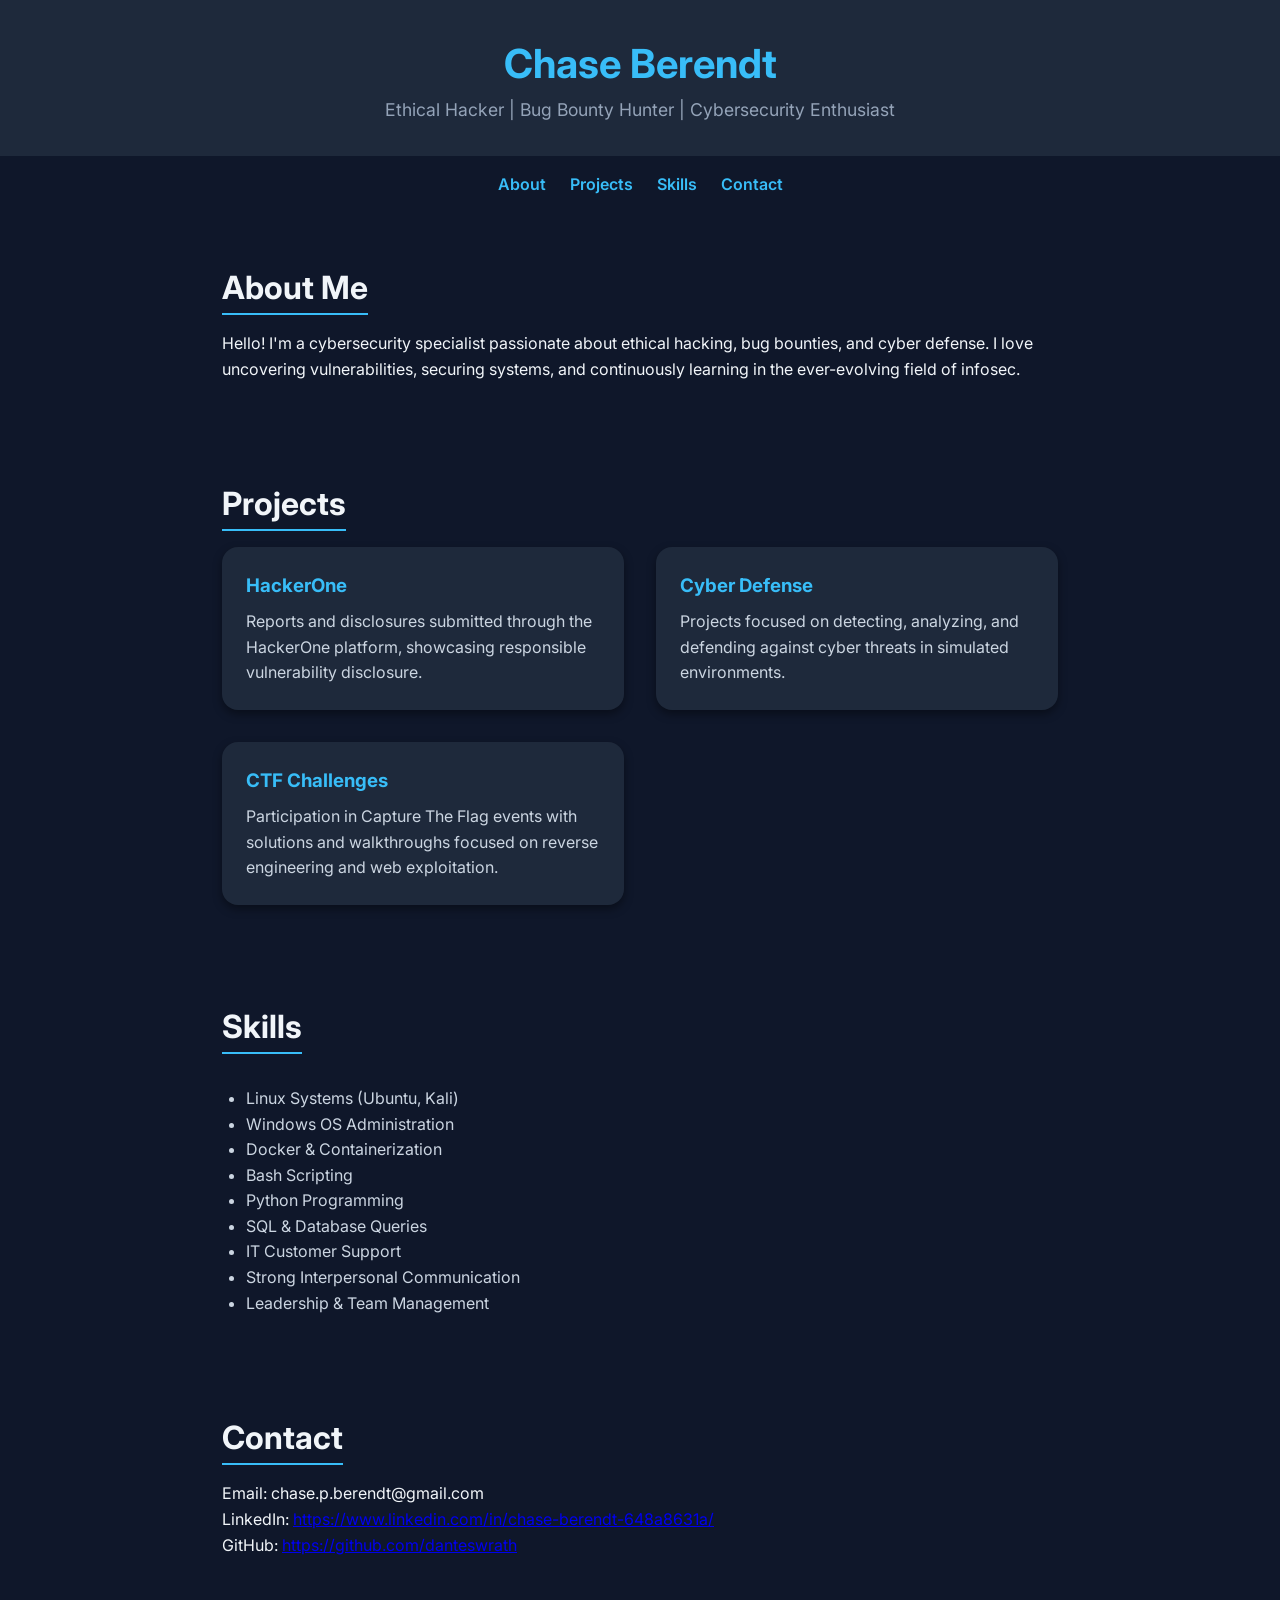
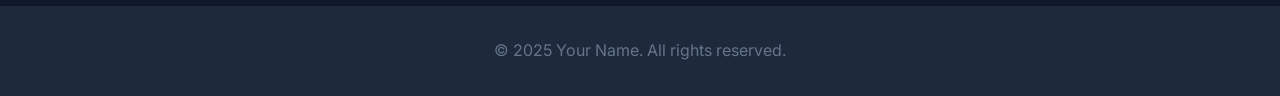
==== index.html @ 7816ec04 "Update index.html" ====
<!DOCTYPE html>
<html lang="en">
<head>
  <meta charset="UTF-8" />
  <meta name="viewport" content="width=device-width, initial-scale=1.0" />
  <title>Cybersecurity Portfolio</title>
  <link href="https://fonts.googleapis.com/css2?family=Inter:wght@400;600;700&display=swap" rel="stylesheet">
  <style>
    * {
      box-sizing: border-box;
      margin: 0;
      padding: 0;
    }
    body {
      font-family: 'Inter', sans-serif;
      background-color: #0f172a;
      color: #f1f5f9;
      line-height: 1.6;
    }
    header {
      background-color: #1e293b;
      padding: 2rem;
      text-align: center;
      box-shadow: 0 2px 4px rgba(0,0,0,0.3);
    }
    header h1 {
      font-size: 2.5rem;
      color: #38bdf8;
    }
    header p {
      font-size: 1.1rem;
      color: #94a3b8;
    }
    nav {
      background: #0f172a;
      padding: 1rem;
      display: flex;
      justify-content: center;
      gap: 1.5rem;
    }
    nav a {
      color: #38bdf8;
      text-decoration: none;
      font-weight: 600;
    }
    nav a:hover {
      text-decoration: underline;
    }
    .section {
      padding: 3rem 2rem;
      max-width: 900px;
      margin: auto;
    }
    .section h2 {
      font-size: 2rem;
      margin-bottom: 1rem;
      border-bottom: 2px solid #38bdf8;
      display: inline-block;
    }
    .projects {
      display: grid;
      grid-template-columns: repeat(auto-fit, minmax(280px, 1fr));
      gap: 2rem;
    }
    .card {
      background: #1e293b;
      padding: 1.5rem;
      border-radius: 1rem;
      box-shadow: 0 4px 10px rgba(0,0,0,0.4);
      transition: transform 0.3s;
    }
    .card:hover {
      transform: translateY(-5px);
    }
    .card h3 {
      color: #38bdf8;
      margin-bottom: 0.5rem;
    }
    .card p {
      color: #cbd5e1;
    }
    footer {
      background: #1e293b;
      padding: 2rem;
      text-align: center;
      color: #64748b;
    }
    ul.skills-list {
      list-style-type: disc;
      padding-left: 1.5rem;
      margin-top: 1rem;
      color: #cbd5e1;
    }
  </style>
</head>
<body>
  <header>
    <h1>Chase Berendt</h1>
    <p>Ethical Hacker | Bug Bounty Hunter | Cybersecurity Enthusiast</p>
  </header>

  <nav>
    <a href="#about">About</a>
    <a href="#projects">Projects</a>
    <a href="#skills">Skills</a>
    <a href="#contact">Contact</a>
  </nav>

  <section class="section" id="about">
    <h2>About Me</h2>
    <p>Hello! I'm a cybersecurity specialist passionate about ethical hacking, bug bounties, and cyber defense. I love uncovering vulnerabilities, securing systems, and continuously learning in the ever-evolving field of infosec.</p>
  </section>

  <section class="section" id="projects">
    <h2>Projects</h2>
    <div class="projects" id="project-list">
      <!-- Projects inserted by JavaScript -->
    </div>
  </section>

  <section class="section" id="skills">
    <h2>Skills</h2>
    <ul class="skills-list">
      <li>Linux Systems (Ubuntu, Kali)</li>
      <li>Windows OS Administration</li>
      <li>Docker & Containerization</li>
      <li>Bash Scripting</li>
      <li>Python Programming</li>
      <li>SQL & Database Queries</li>
      <li>IT Customer Support</li>
      <li>Strong Interpersonal Communication</li>
      <li>Leadership & Team Management</li>
    </ul>
  </section>

  <section class="section" id="contact">
    <h2>Contact</h2>
    <p>Email: chase.p.berendt@gmail.com</p>
    <p>LinkedIn: <a href="https://www.linkedin.com/in/chase-berendt-648a8631a/" target="_blank">https://www.linkedin.com/in/chase-berendt-648a8631a/</a></p>
    <p>GitHub: <a href="https://github.com/danteswrath" target="_blank">https://github.com/danteswrath</a></p>
  </section>

  <footer>
    &copy; 2025 Your Name. All rights reserved.
  </footer>

  <script>
    const projects = [
      {
        title: "HackerOne",
        description: "Reports and disclosures submitted through the HackerOne platform, showcasing responsible vulnerability disclosure."
      },
      {
        title: "Cyber Defense",
        description: "Projects focused on detecting, analyzing, and defending against cyber threats in simulated environments."
      },
      {
        title: "CTF Challenges",
        description: "Participation in Capture The Flag events with solutions and walkthroughs focused on reverse engineering and web exploitation."
      }
    ];

    const container = document.getElementById("project-list");
    projects.forEach(project => {
      const card = document.createElement("div");
      card.className = "card";
      card.innerHTML = `
        <h3>${project.title}</h3>
        <p>${project.description}</p>
      `;
      container.appendChild(card);
    });
  </script>
</body>
</html>
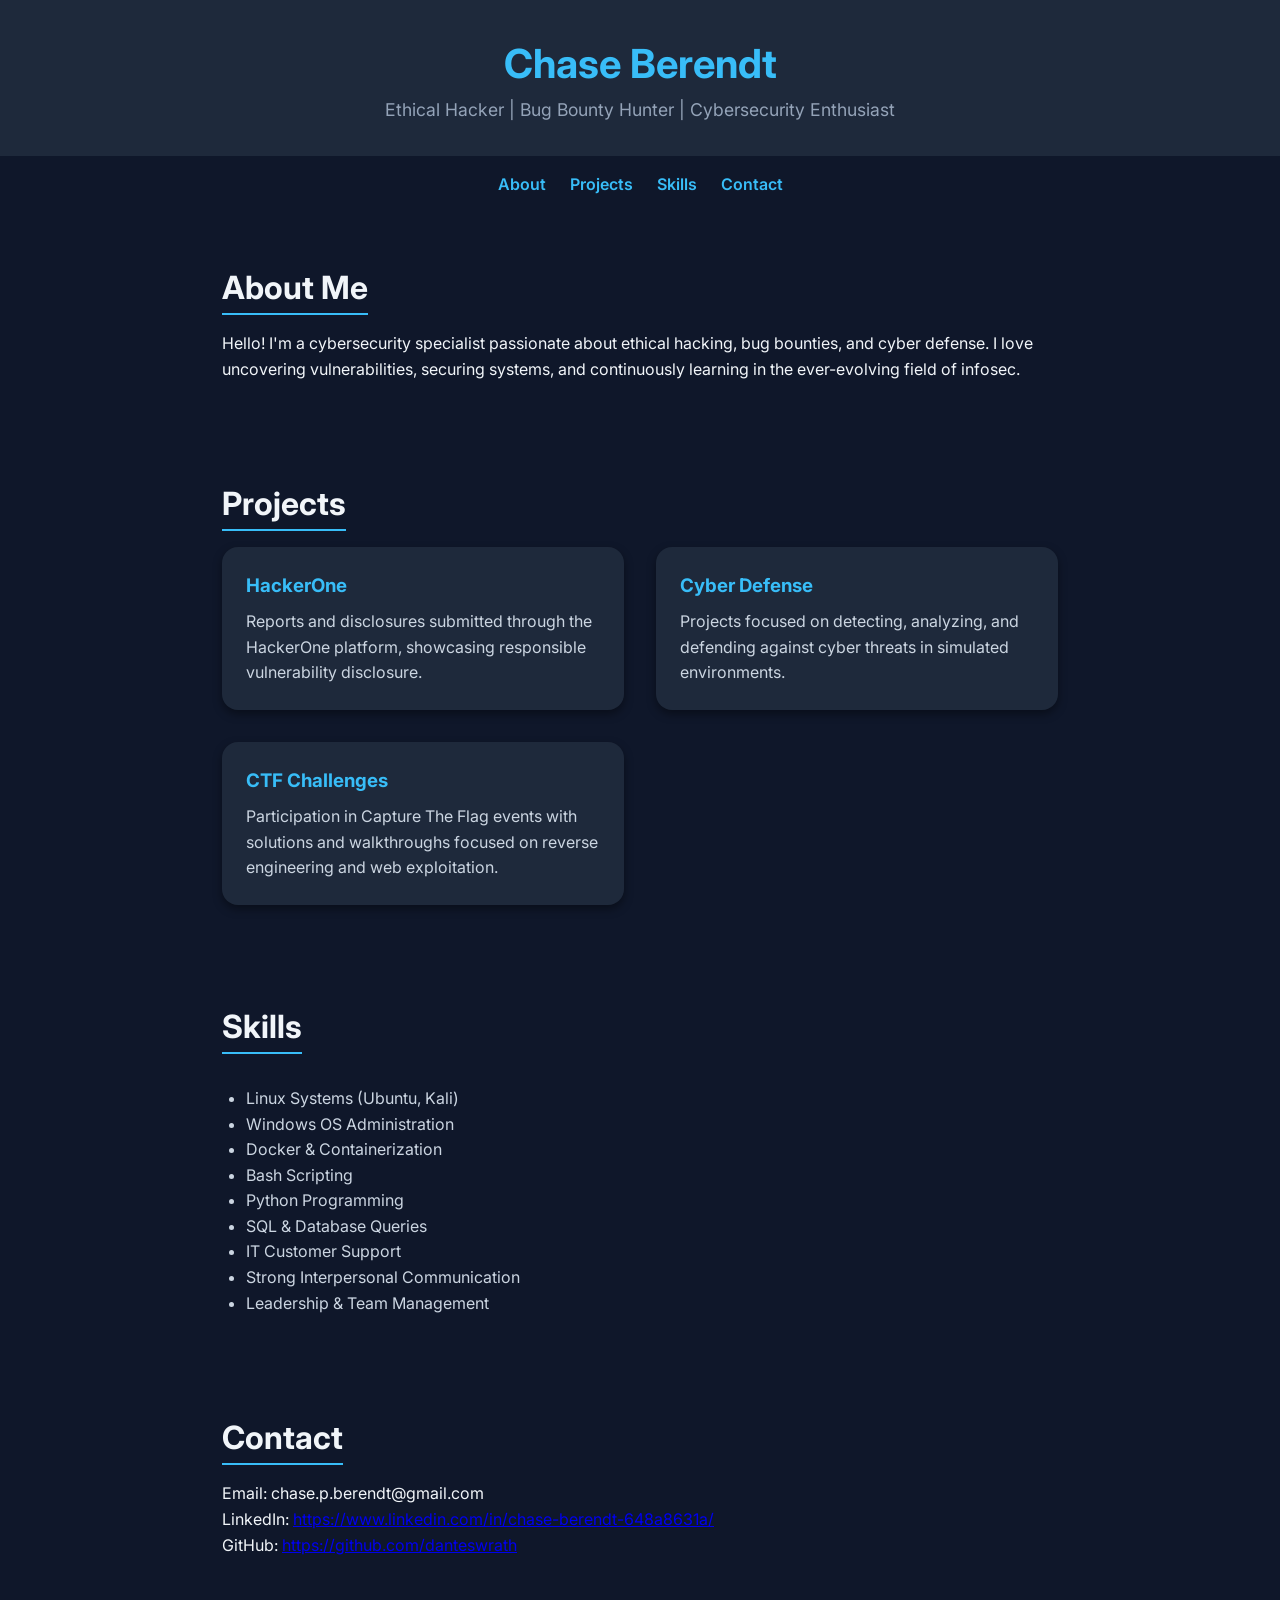
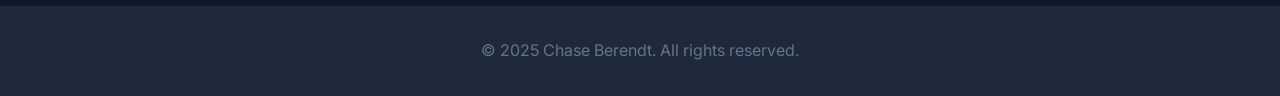
==== commit bcf02350: "Update index.html" ====
--- a/index.html
+++ b/index.html
@@ -141,7 +141,7 @@
   </section>
 
   <footer>
-    &copy; 2025 Your Name. All rights reserved.
+    &copy; 2025 Chase Berendt. All rights reserved.
   </footer>
 
   <script>
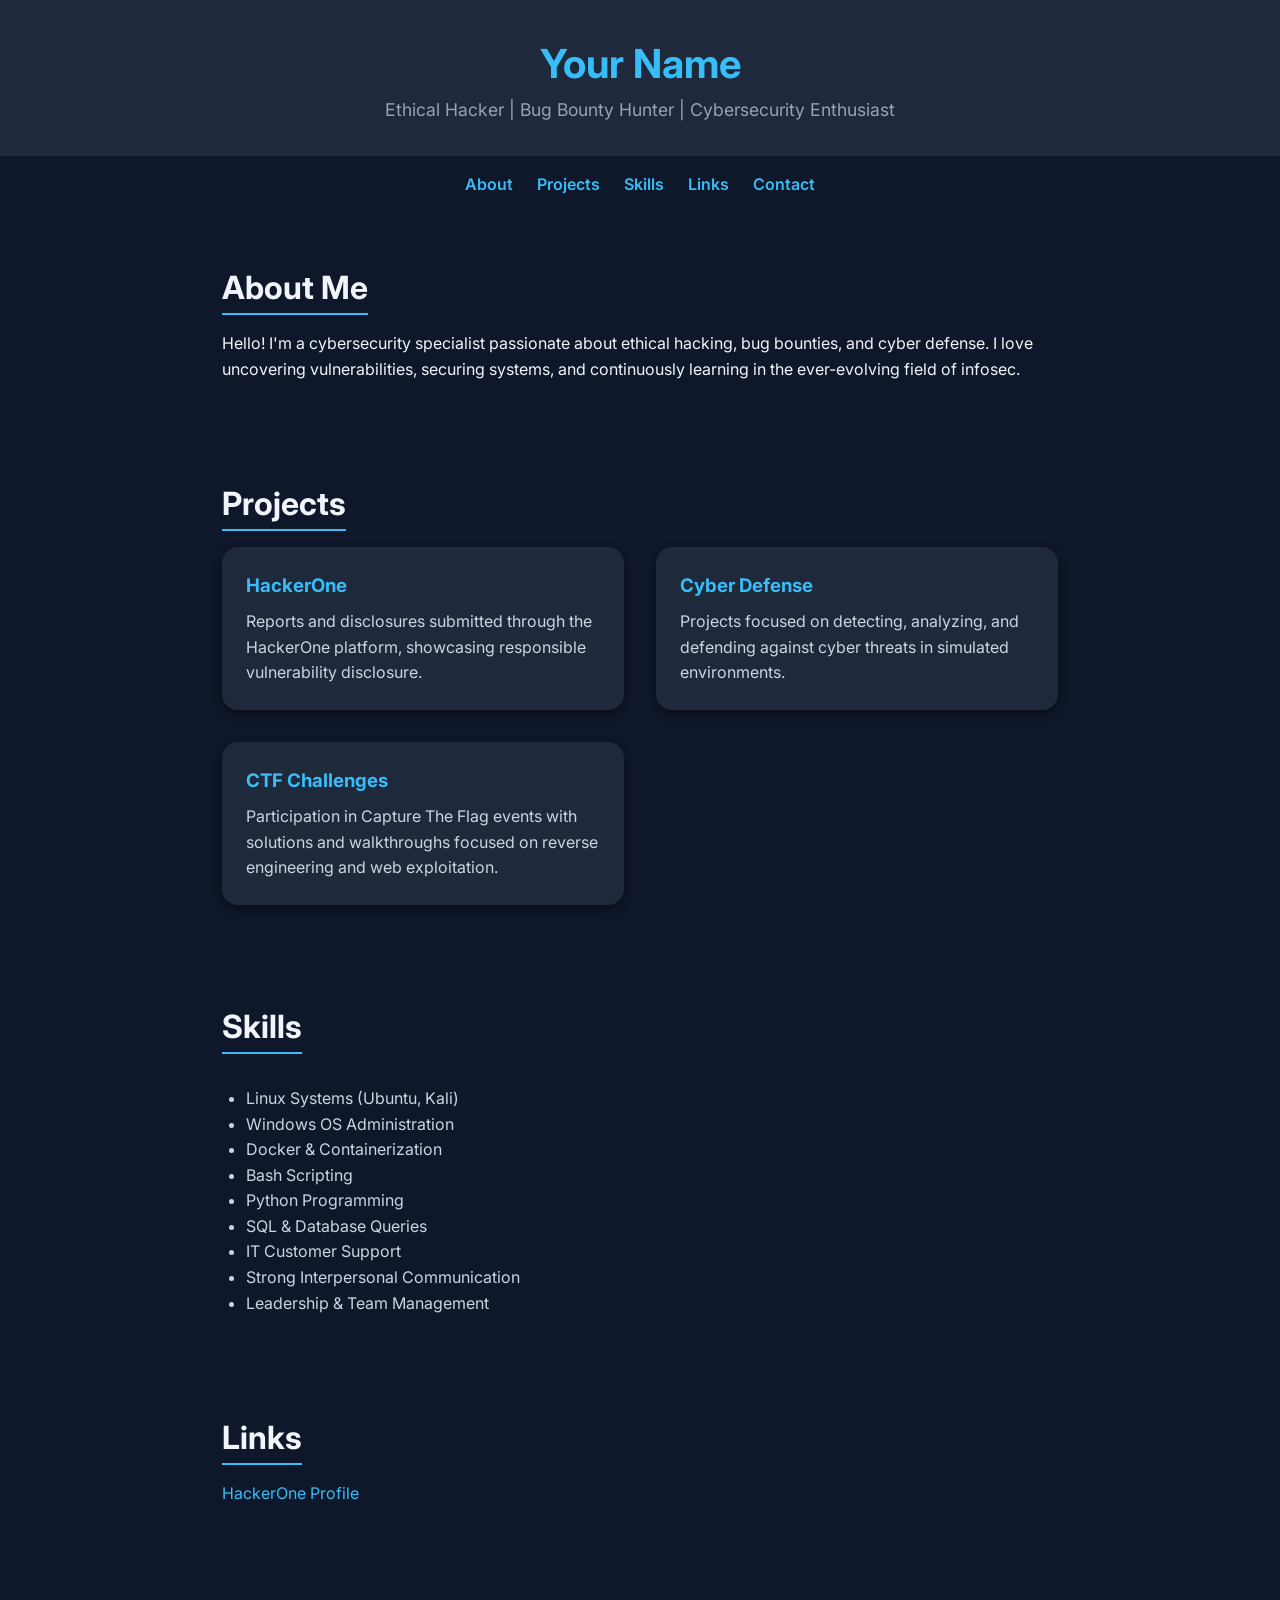
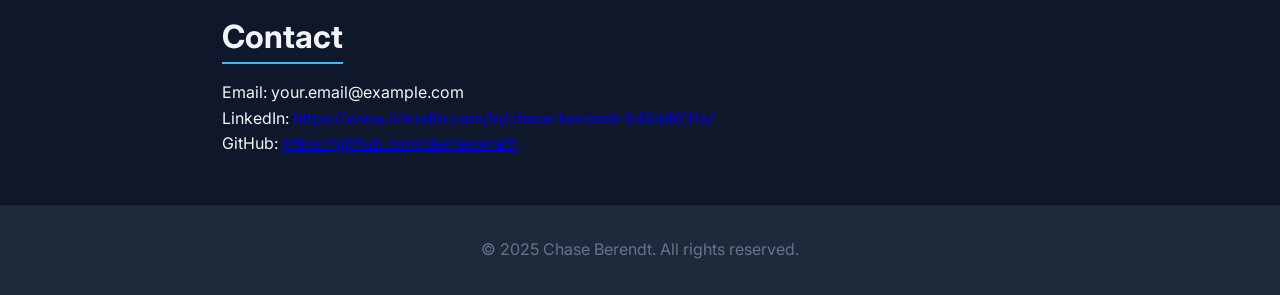
==== commit be9ac4ac: "Update index.html" ====
--- a/index.html
+++ b/index.html
@@ -91,11 +91,20 @@
       margin-top: 1rem;
       color: #cbd5e1;
     }
+    .links-list a {
+      display: block;
+      color: #38bdf8;
+      margin-bottom: 0.5rem;
+      text-decoration: none;
+    }
+    .links-list a:hover {
+      text-decoration: underline;
+    }
   </style>
 </head>
 <body>
   <header>
-    <h1>Chase Berendt</h1>
+    <h1>Your Name</h1>
     <p>Ethical Hacker | Bug Bounty Hunter | Cybersecurity Enthusiast</p>
   </header>
 
@@ -103,6 +112,7 @@
     <a href="#about">About</a>
     <a href="#projects">Projects</a>
     <a href="#skills">Skills</a>
+    <a href="#links">Links</a>
     <a href="#contact">Contact</a>
   </nav>
 
@@ -133,9 +143,16 @@
     </ul>
   </section>
 
+  <section class="section" id="links">
+    <h2>Links</h2>
+    <div class="links-list">
+      <a href="https://hackerone.com/danteswrath?type=user" target="_blank">HackerOne Profile</a>
+    </div>
+  </section>
+
   <section class="section" id="contact">
     <h2>Contact</h2>
-    <p>Email: chase.p.berendt@gmail.com</p>
+    <p>Email: your.email@example.com</p>
     <p>LinkedIn: <a href="https://www.linkedin.com/in/chase-berendt-648a8631a/" target="_blank">https://www.linkedin.com/in/chase-berendt-648a8631a/</a></p>
     <p>GitHub: <a href="https://github.com/danteswrath" target="_blank">https://github.com/danteswrath</a></p>
   </section>
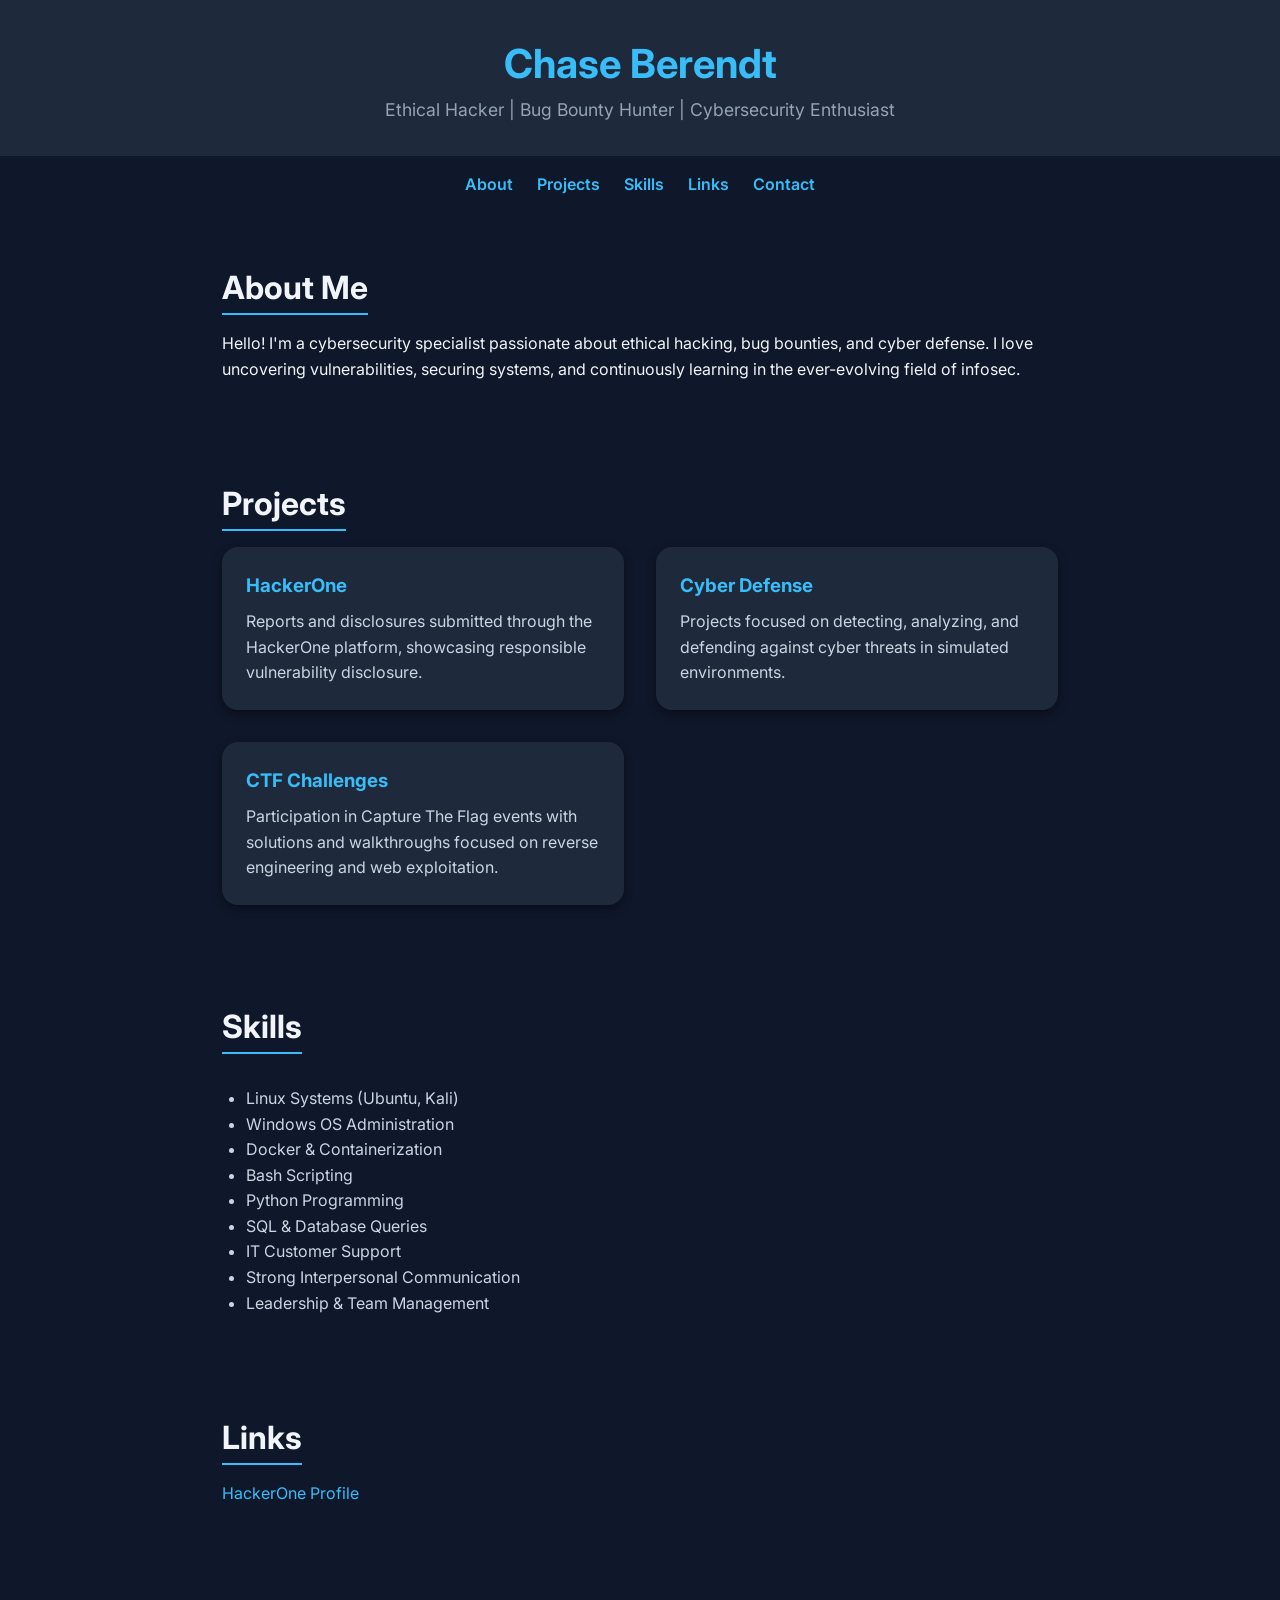
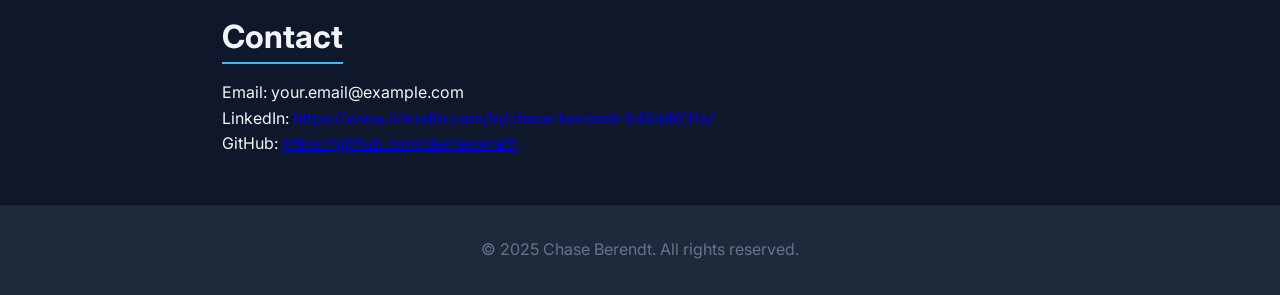
==== commit e455f1e2: "Update index.html" ====
--- a/index.html
+++ b/index.html
@@ -104,7 +104,7 @@
 </head>
 <body>
   <header>
-    <h1>Your Name</h1>
+    <h1>Chase Berendt</h1>
     <p>Ethical Hacker | Bug Bounty Hunter | Cybersecurity Enthusiast</p>
   </header>
 
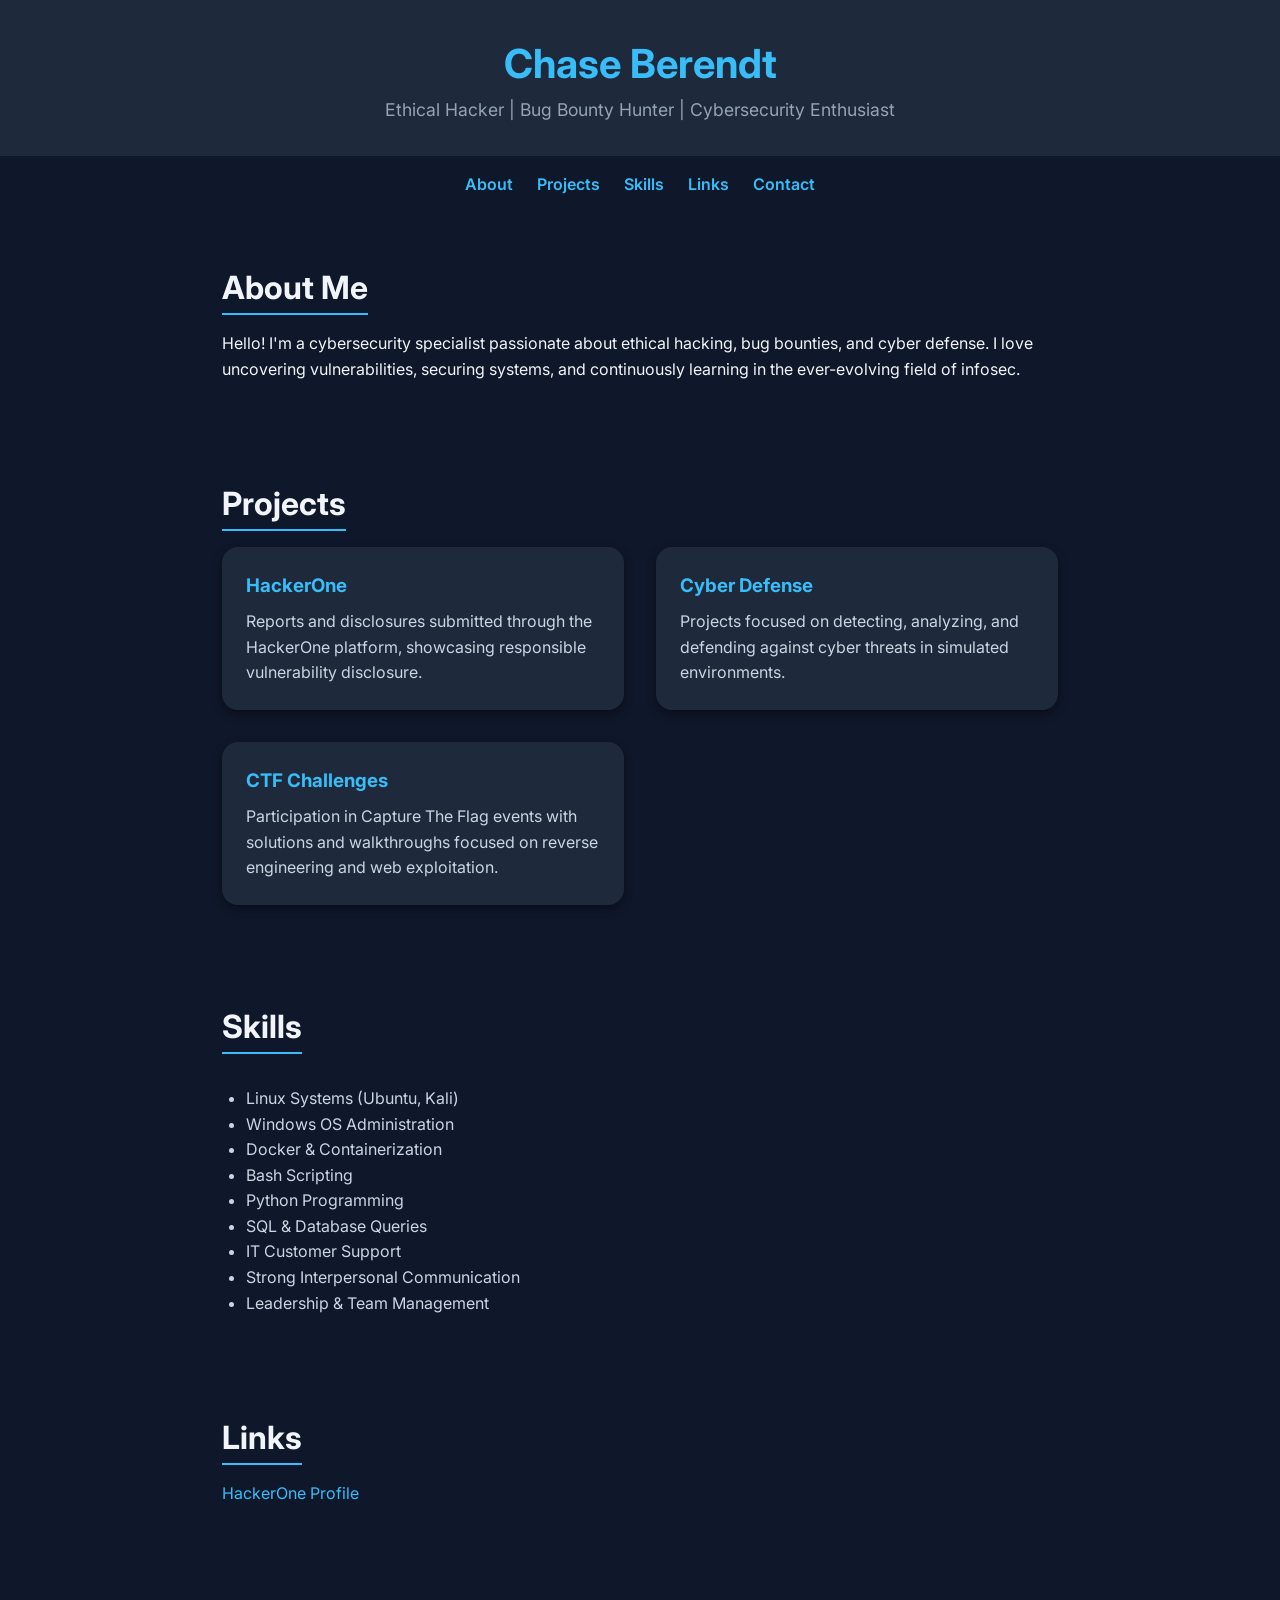
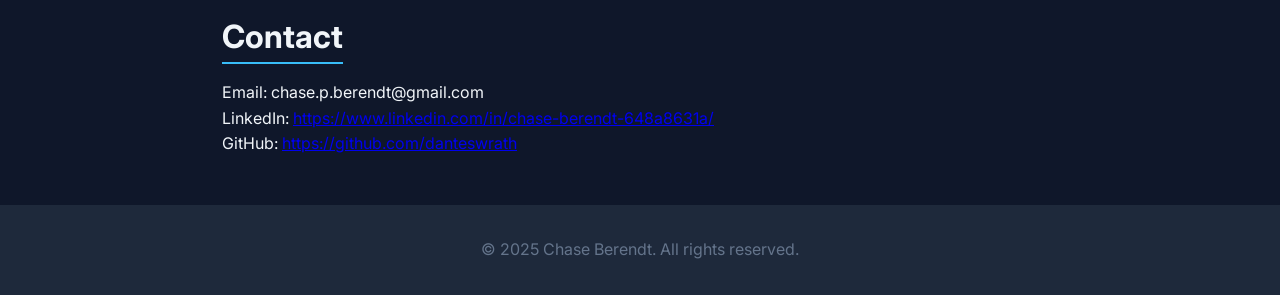
==== commit 63734d41: "Update index.html" ====
--- a/index.html
+++ b/index.html
@@ -152,7 +152,7 @@
 
   <section class="section" id="contact">
     <h2>Contact</h2>
-    <p>Email: your.email@example.com</p>
+    <p>Email: chase.p.berendt@gmail.com</p>
     <p>LinkedIn: <a href="https://www.linkedin.com/in/chase-berendt-648a8631a/" target="_blank">https://www.linkedin.com/in/chase-berendt-648a8631a/</a></p>
     <p>GitHub: <a href="https://github.com/danteswrath" target="_blank">https://github.com/danteswrath</a></p>
   </section>
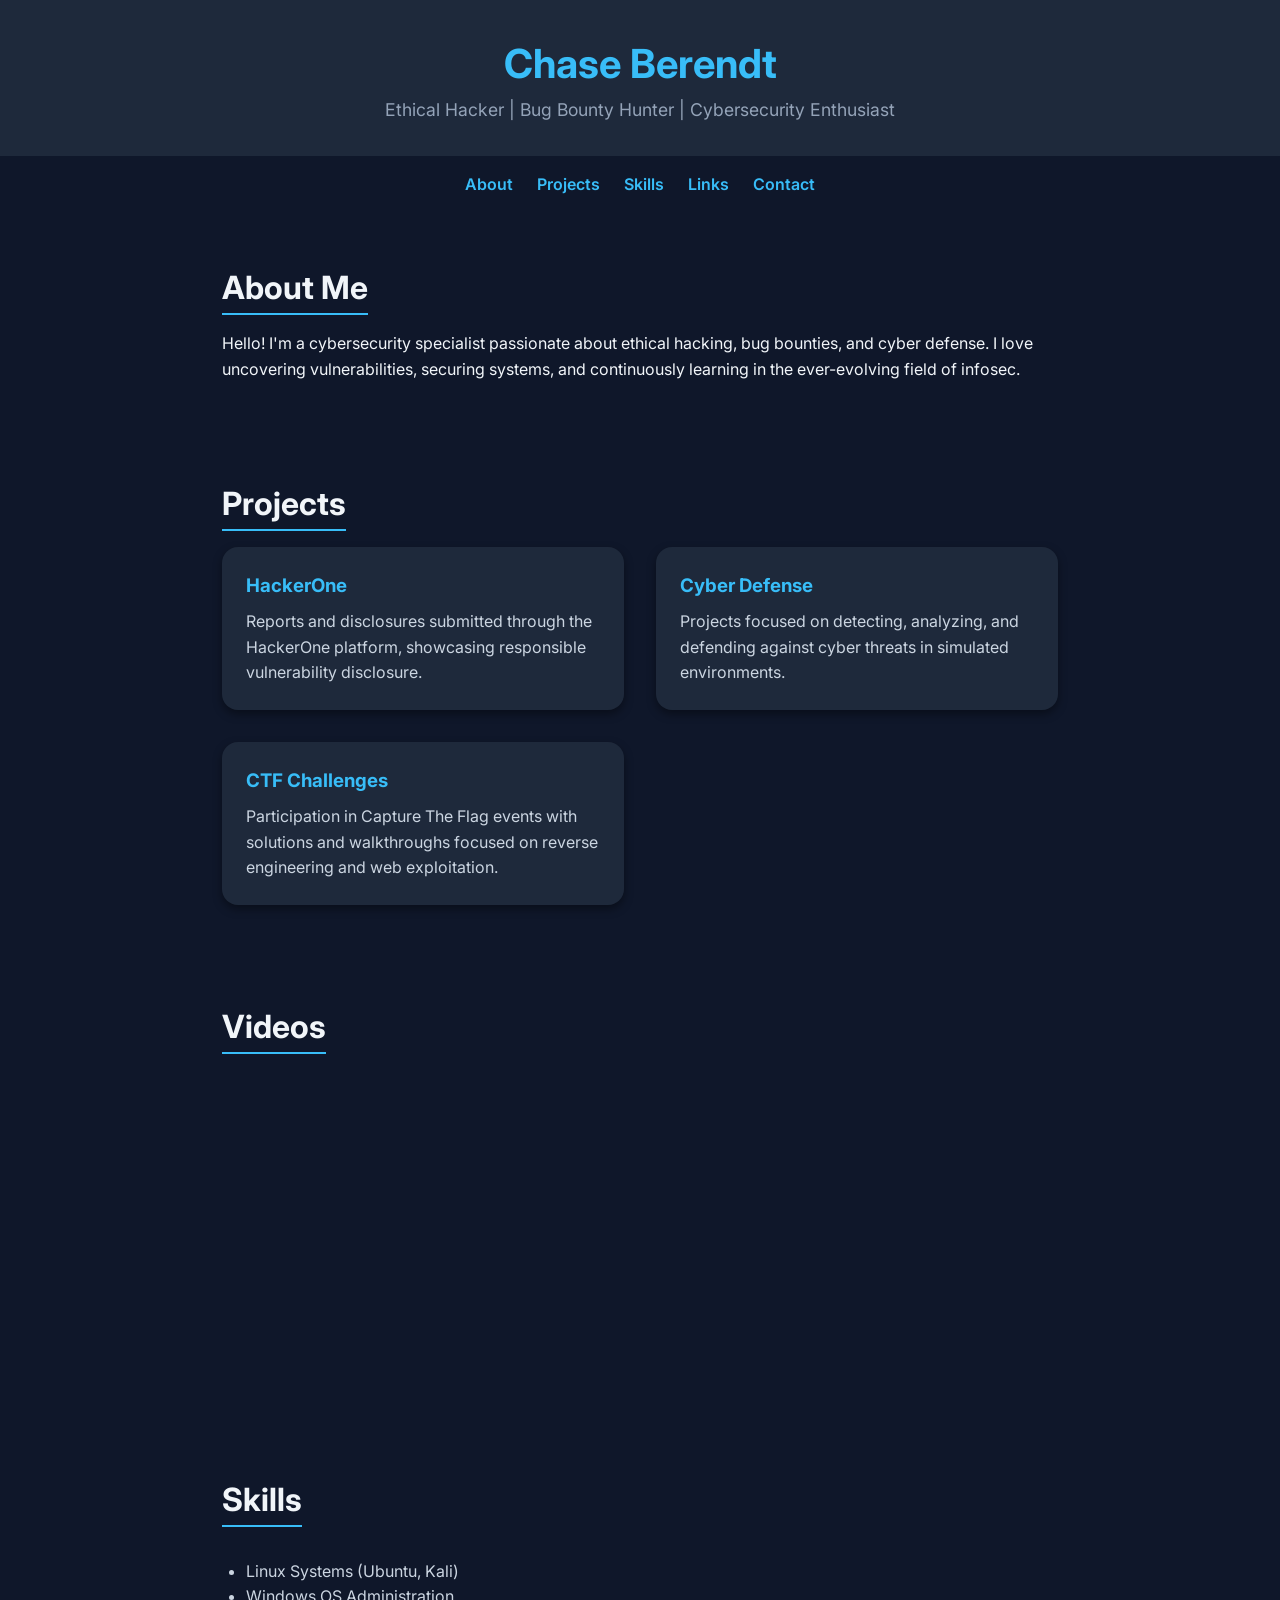
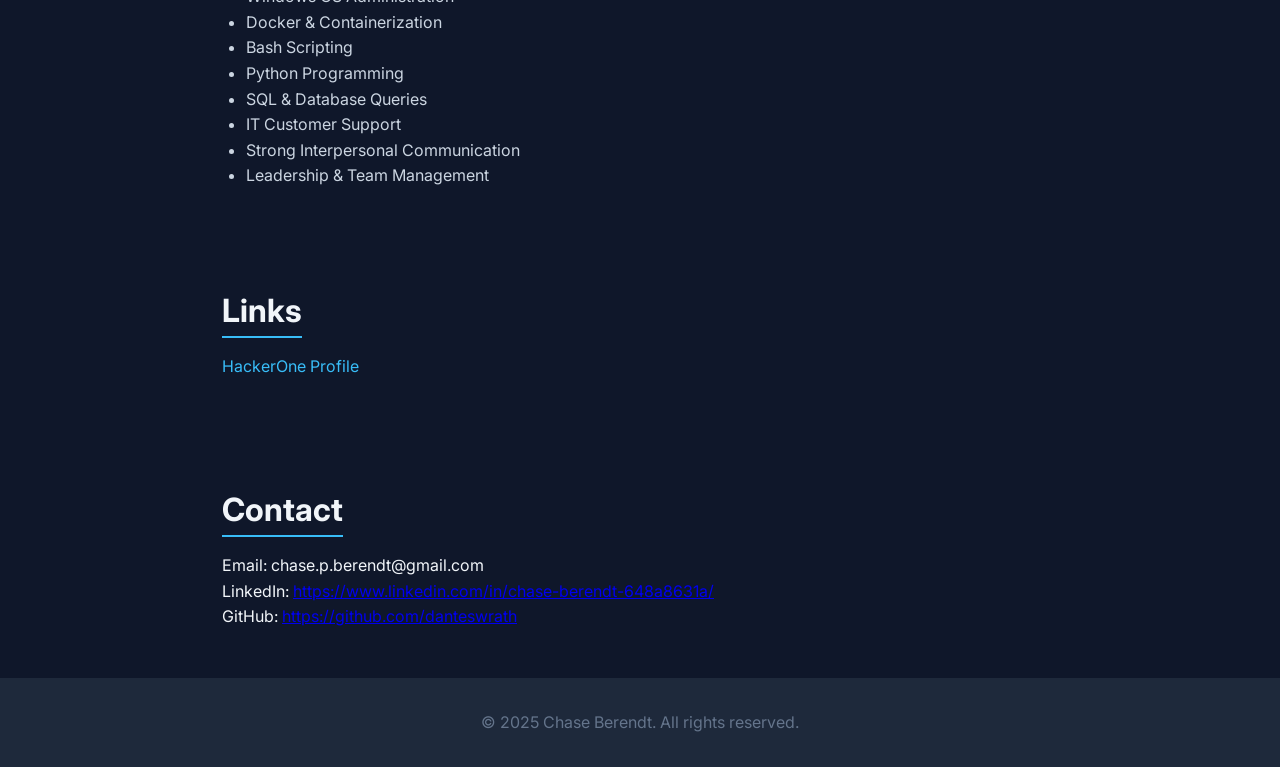
==== commit 3f281296: "Update index.html" ====
--- a/index.html
+++ b/index.html
@@ -128,6 +128,20 @@
     </div>
   </section>
 
+<section class="section" id="videos">
+  <h2>Videos</h2>
+  <div> 
+    <iframe width="400" height="300" 
+      src="https://www.youtube.com/embed/jZGJ746oAFg" 
+      title="Cyber Defender Project" 
+      frameborder="0" 
+      allow="accelerometer; 
+      picture-in-picture;
+      referrerpolicy="strict-origin-when-cross-origin" 
+      allowfullscreen></iframe>
+  </div>
+</section>
+  
   <section class="section" id="skills">
     <h2>Skills</h2>
     <ul class="skills-list">
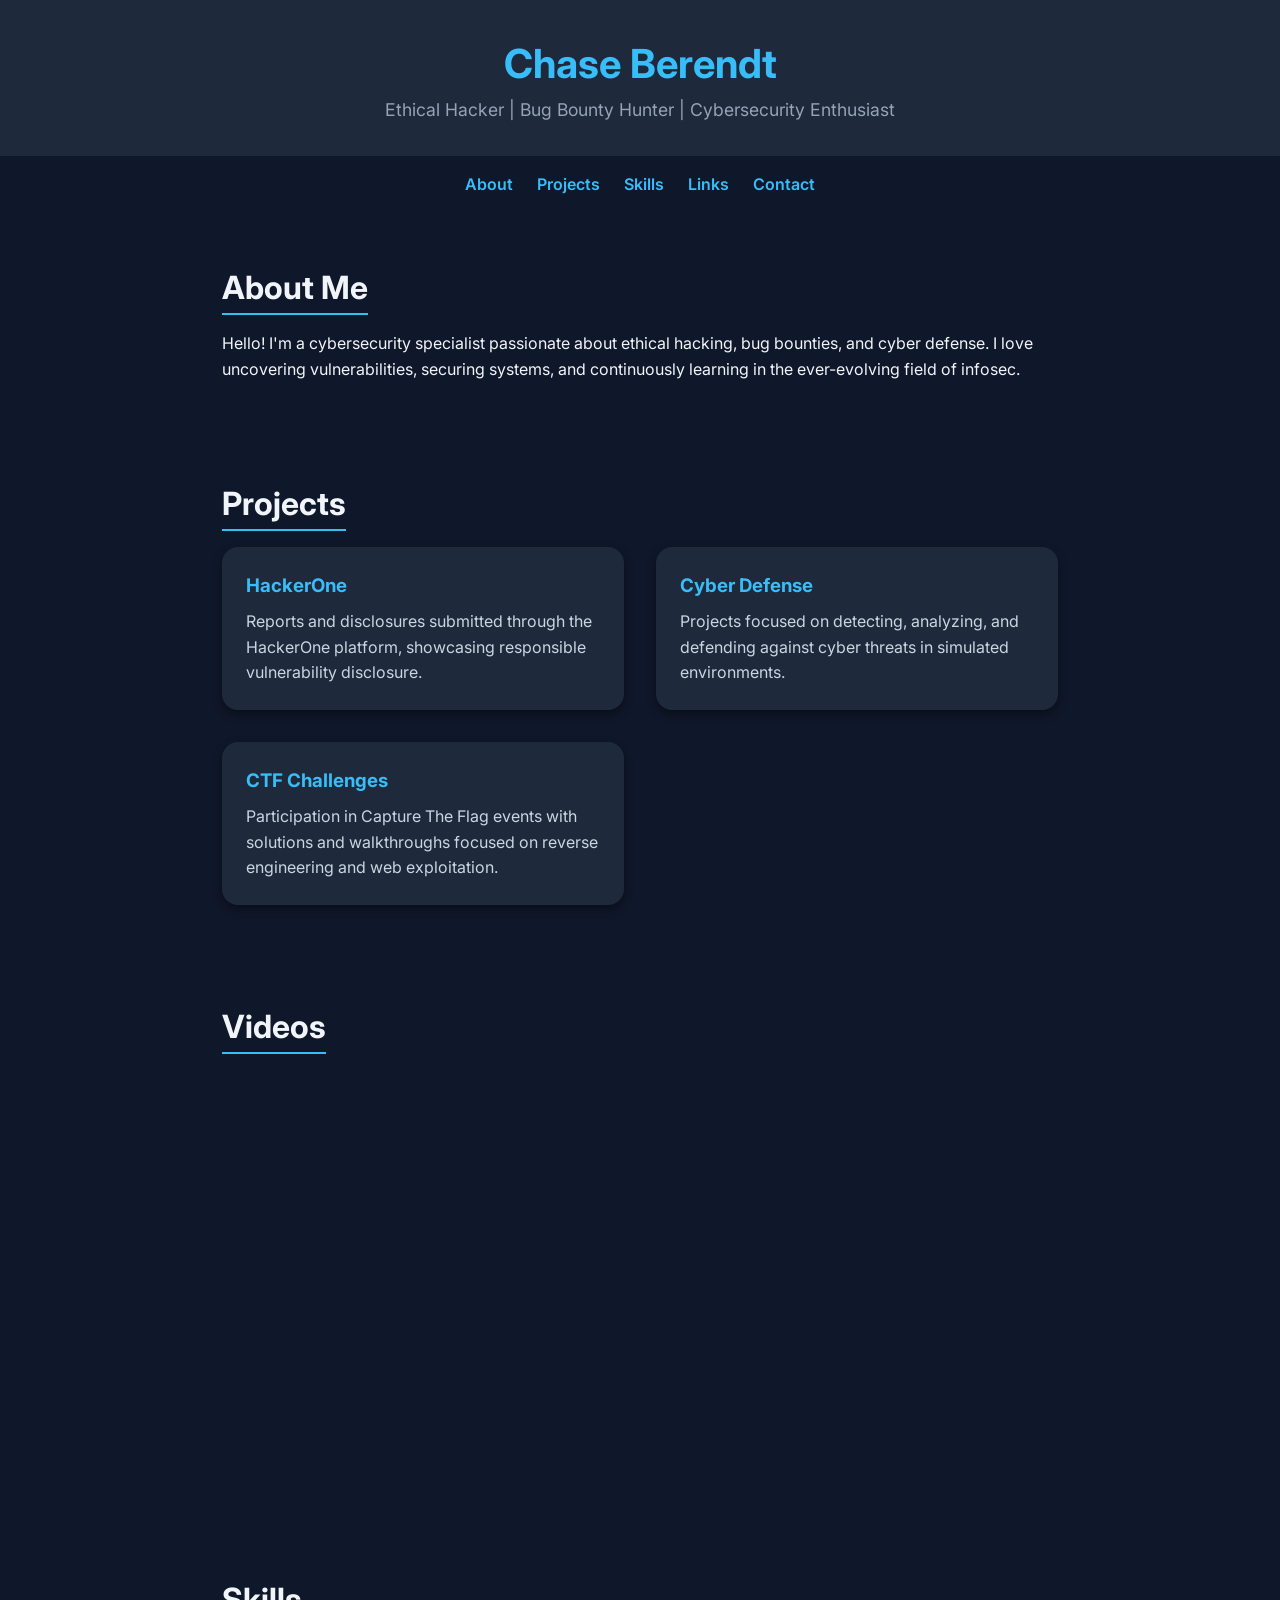
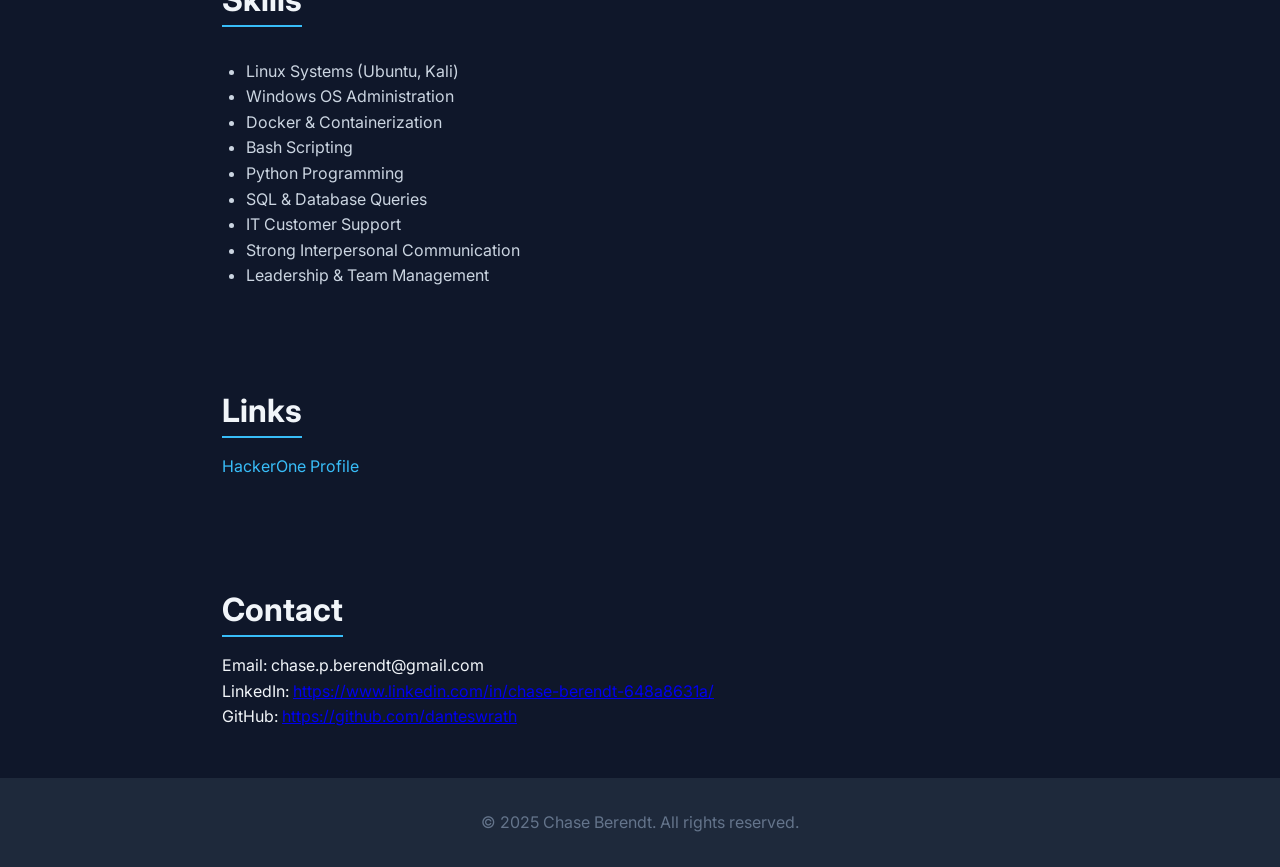
==== commit 1e7c1ce8: "Update index.html" ====
--- a/index.html
+++ b/index.html
@@ -131,7 +131,7 @@
 <section class="section" id="videos">
   <h2>Videos</h2>
   <div> 
-    <iframe width="400" height="300" 
+    <iframe width="700" height="400" 
       src="https://www.youtube.com/embed/jZGJ746oAFg" 
       title="Cyber Defender Project" 
       frameborder="0" 
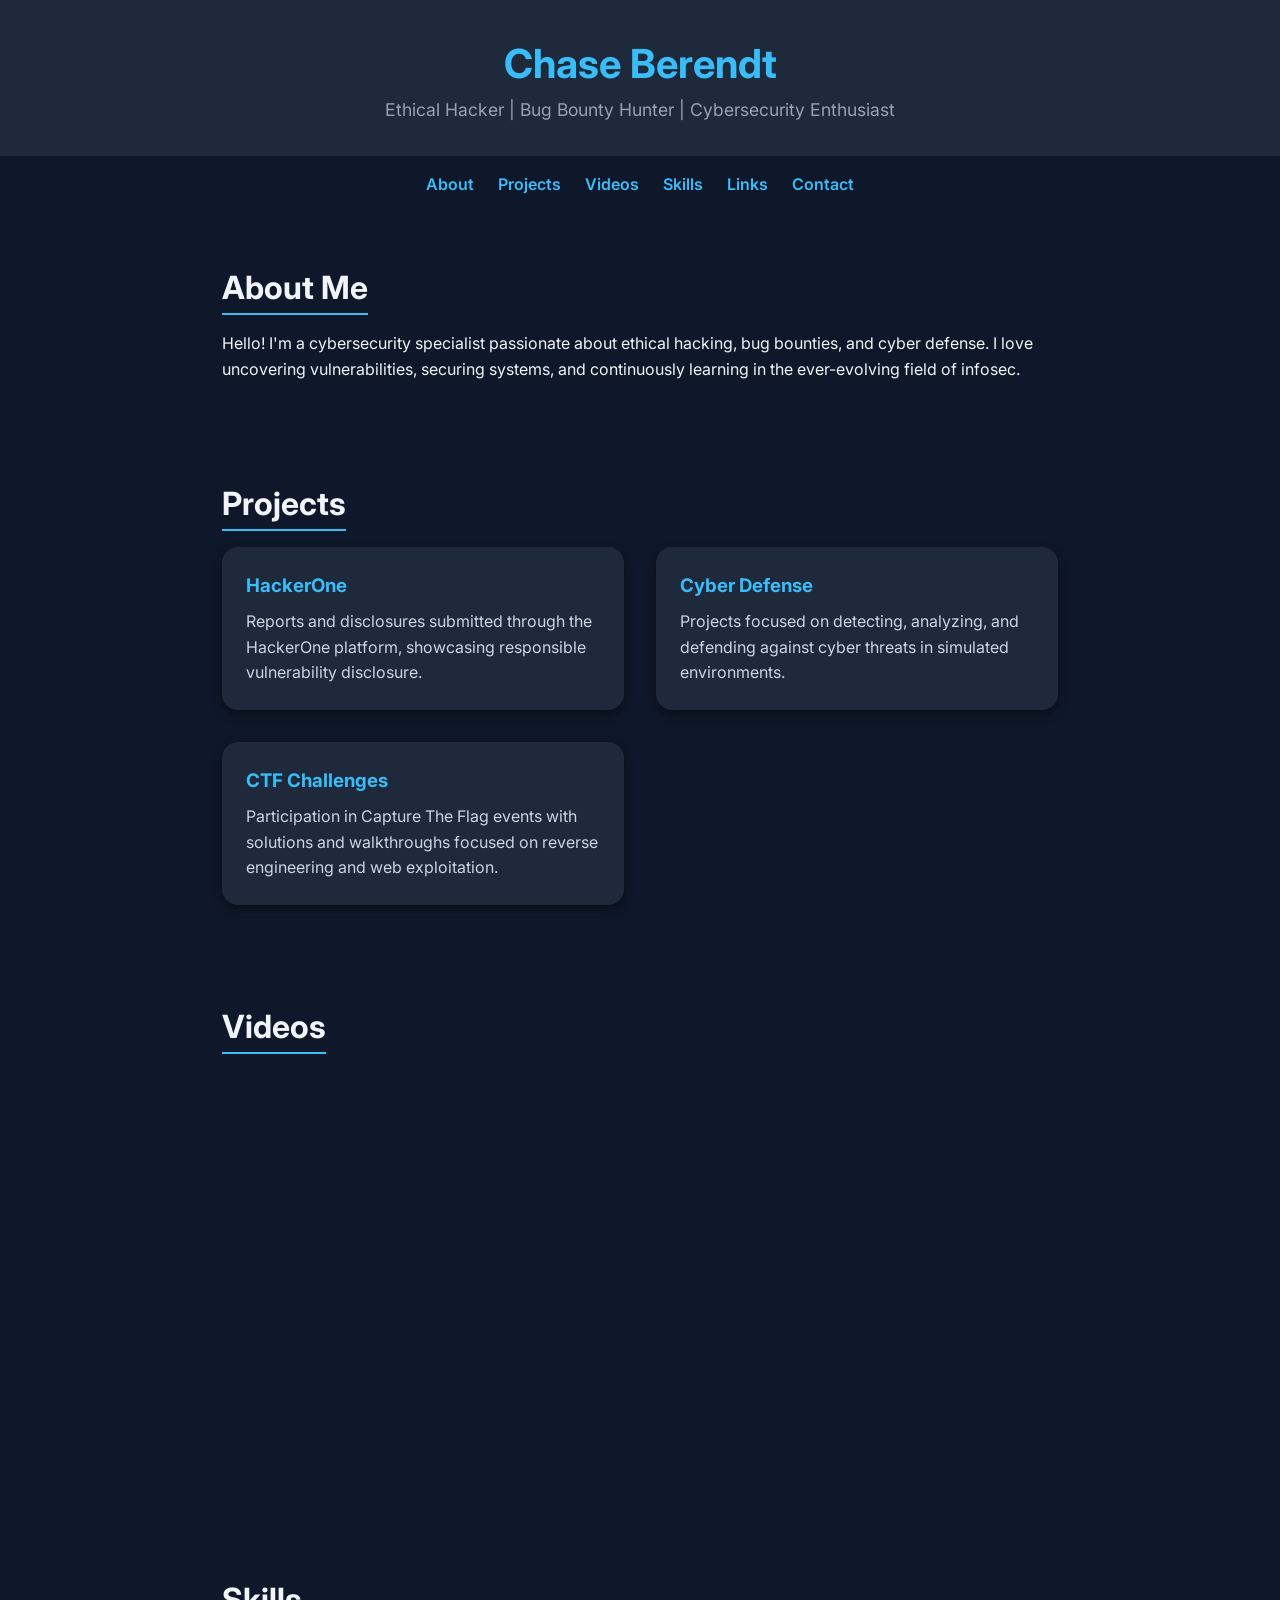
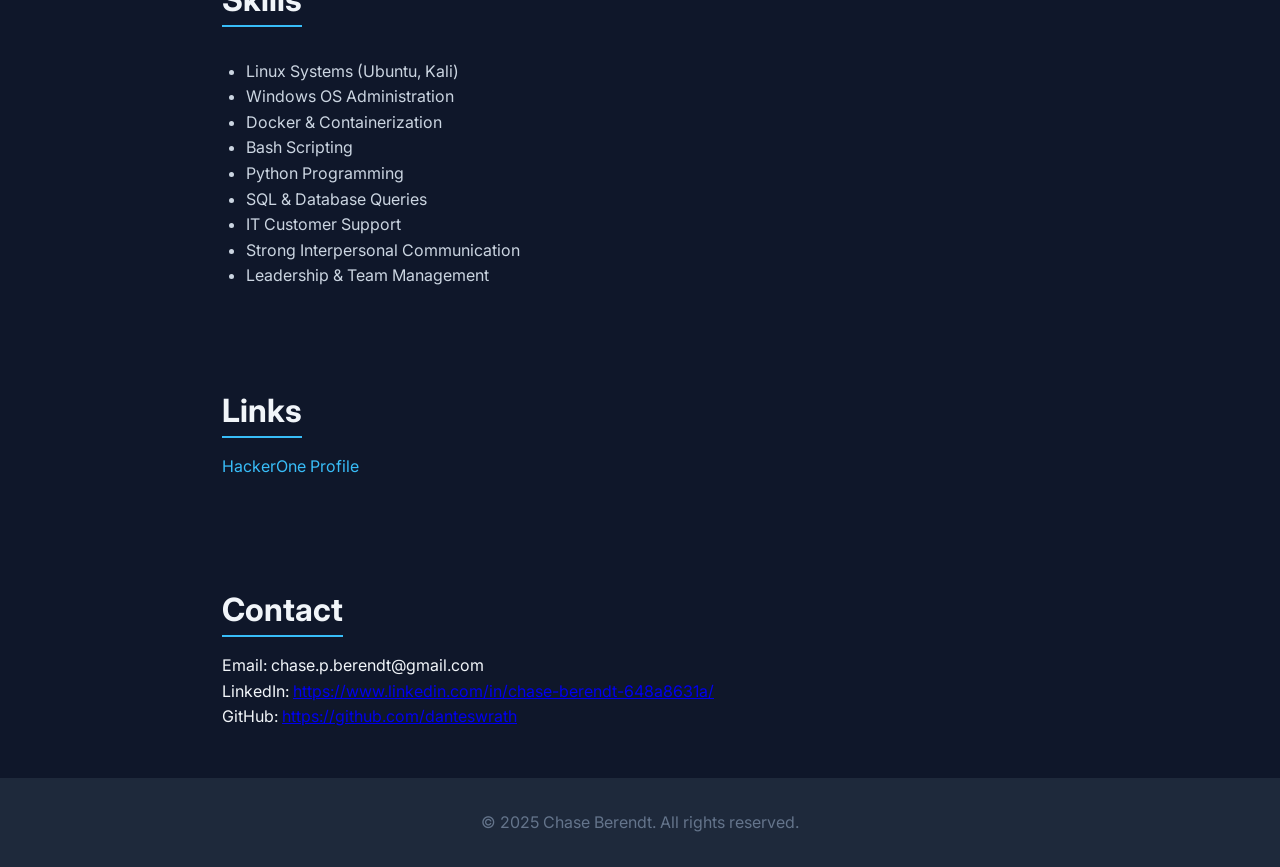
==== commit 59c914d4: "Update index.html" ====
--- a/index.html
+++ b/index.html
@@ -111,6 +111,7 @@
   <nav>
     <a href="#about">About</a>
     <a href="#projects">Projects</a>
+    <a href="videos">Videos</a>
     <a href="#skills">Skills</a>
     <a href="#links">Links</a>
     <a href="#contact">Contact</a>
